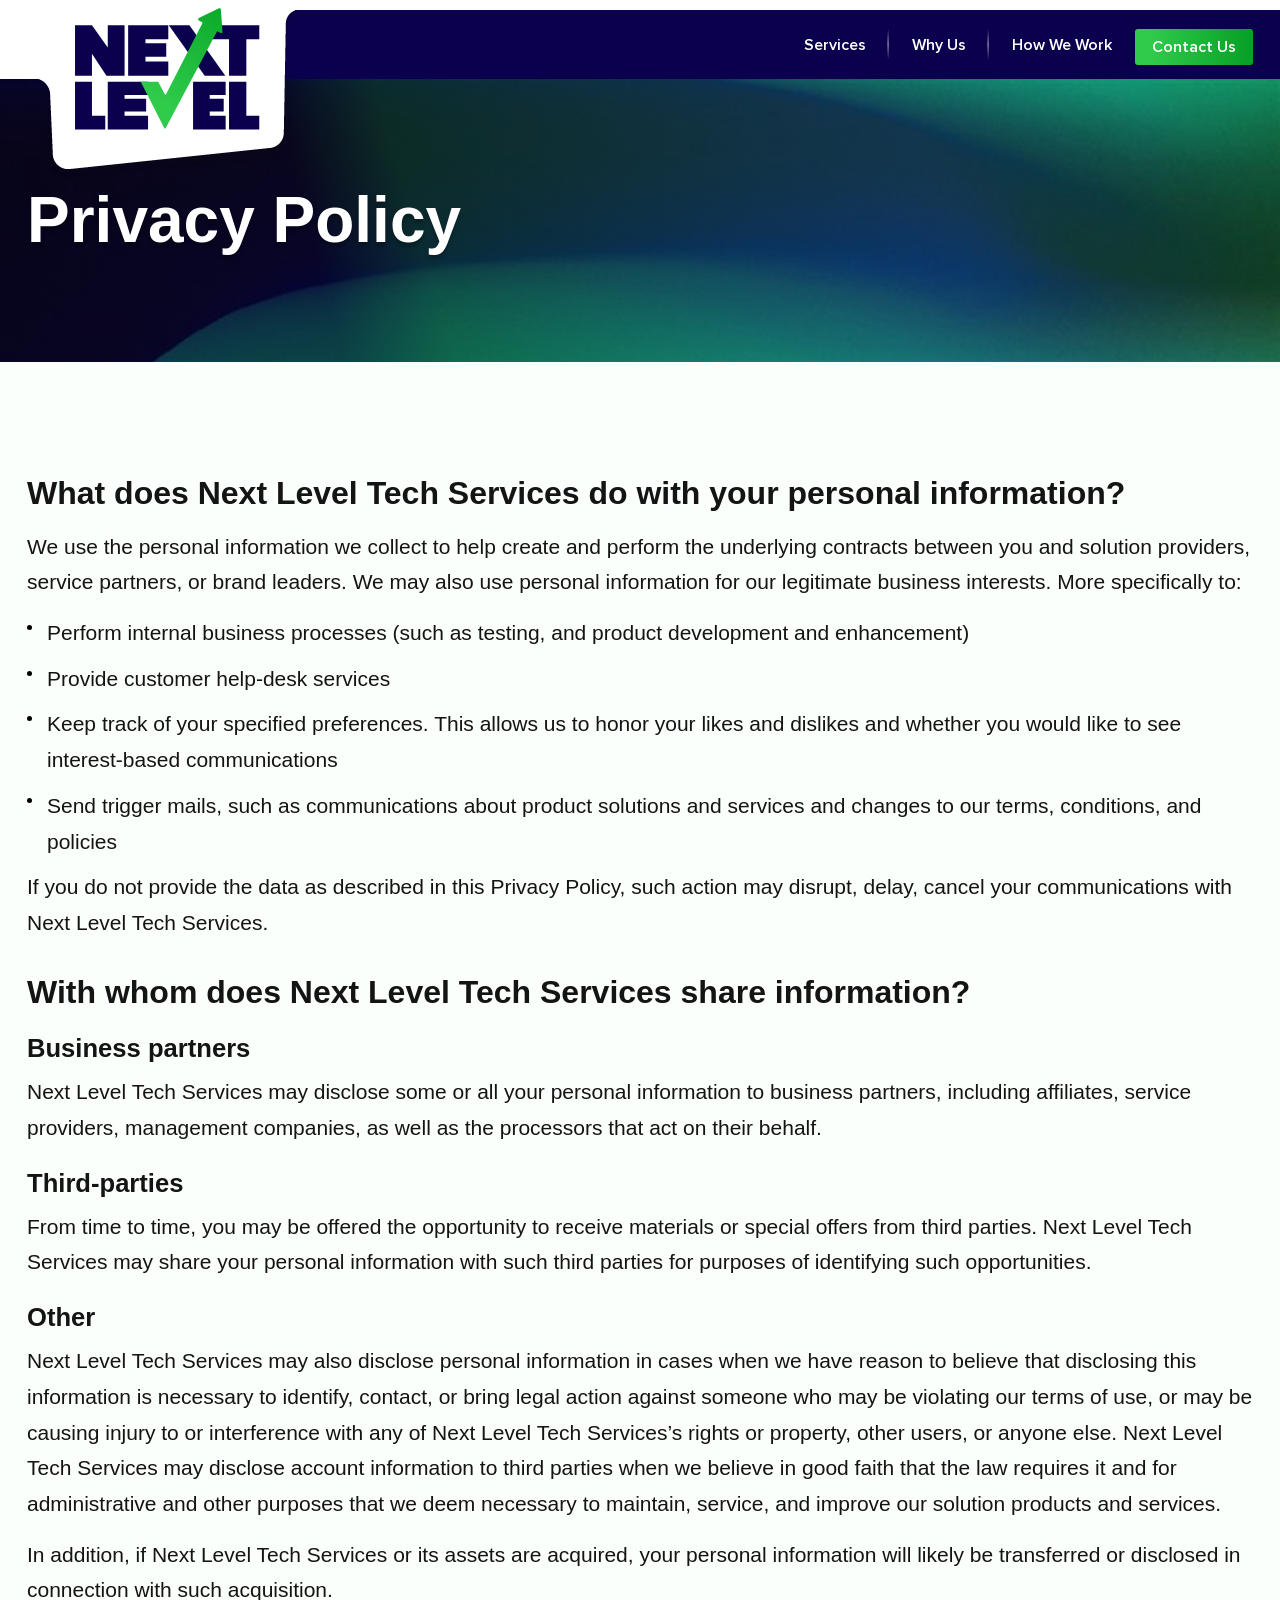
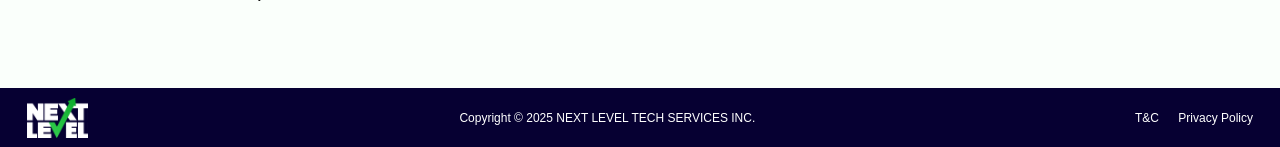
==== privacy-policy.html @ f28426df "update content" ====
<!DOCTYPE html>
<html lang="en">

<head>
    <meta charset="utf-8">
    <meta name="viewport" content="width=device-width, initial-scale=1">
    <title>Next Level</title>
    <meta name="description" content="Next Level" />
    <meta name="keywords" content="Next Level" />

    <link rel="shortcut icon" type="image/x-icon" href="assets/images/favicon.png">

    <link href="assets/css/vendor/bootstrap.min.css" rel="stylesheet">
    <link href="assets/css/header-footer.css" rel="stylesheet">
    <link href="assets/css/custom.css" rel="stylesheet">
    <link href="assets/css/home.css" rel="stylesheet">
</head>

<body>

<header id="NGHeader" class="sticky-top">
    <nav class="navbar navbar-expand-lg navbar-light py-3 p-lg-0" aria-label="Offcanvas navbar large">
        <div class="container">
            <div class="navbar-brand position-absolute">
                <a class="position-relative z-1" href="index.html"><img src="assets/images/nextlevel-logo.svg" alt="Next Level logo" width="100" height="50"></a>
            </div>            
            <button class="navbar-toggler border-0 p-0 rounded-0 ms-auto" type="button" data-bs-toggle="offcanvas" data-bs-target="#offcanvasNavbar2" aria-controls="offcanvasNavbar2" aria-label="Toggle navigation">
                <span class="navbar-toggler-icon"></span> </button>

            <div class="offcanvas offcanvas-start bg-black" tabindex="-1" id="offcanvasNavbar2" aria-labelledby="offcanvasNavbar2Label">
                <div class="offcanvas-header">
                    <h5 class="offcanvas-title" id="offcanvasNavbar2Label">
                        <a class="p-0" href="index.html"><img src="assets/images/nextlevel-footer-logo.svg" alt="Next Level logo" width="100" height="50"></a>
                    </h5>
                    <button type="button" class="btn-close btn-close-white" data-bs-dismiss="offcanvas" aria-label="Close"></button>
                </div>

                <div class="offcanvas-body">
                    <ul class="navbar-nav justify-content-end align-items-md-center position-relative ms-auto">
                        <li class="nav-item"><a href="index.html#services" class="fw-600">Services</a></li>
                        <li class="nav-item"><a href="index.html#why-us"  class="fw-600">Why Us</a></li>
                        <li class="nav-item"><a href="index.html#how-we-work"  class="fw-600 no-line">How We Work</a></li>
                        <li class="nav-item"><a href="index.html#get-started" class="get-btn fw-600 d-md-none">Contact Us</a></li>
                    </ul>
                    <div class=" d-none d-md-inline-block">
                        <div><a href="#get-started" class="get-btn fw-600">Contact Us</a></div>
                    </div>
                </div>
                
            </div>
        </div>
    </nav>
</header>

<div class="ng-hero position-relative pc-height">
    <figure class="h-100 img-overlay">
        <img src="assets/images/pc-bg.jpg" alt="Next Level" width="1920" height="500"
            class="w-100 h-100 object-fit-cover">
    </figure>
    <div class="position-absolute top-0 s-0 w-100 h-100">
        <div class="container h-100">
            <div class="d-flex align-items-center text-center h-100">
                <h1 class="mb-0 text-white">Privacy Policy</h1>
            </div>
        </div>
    </div>
</div>

<div class="section-pb-100 section-pt-100">
    <div class="container">
        <div class="tnc-content"> 
            <h2>What does Next Level Tech Services do with your personal information?</h2>
            <p>We use the personal information we collect to help create and perform the underlying contracts between you and solution providers, service partners, or brand leaders. We may also use personal information for our legitimate business interests. More specifically to:</p>
            <ul>
                <li>Perform internal business processes (such as testing, and product development and enhancement)</li>
                <li>Provide customer help-desk services</li>
                <li>Keep track of your specified preferences. This allows us to honor your likes and dislikes and whether you would like to see interest-based communications</li>
                <li>Send trigger mails, such as communications about product solutions and services and changes to our terms, conditions, and policies</li>
            </ul>
            <p>If you do not provide the data as described in this Privacy Policy, such action may disrupt, delay, cancel your communications with Next Level Tech Services.</p>
            <h2>With whom does Next Level Tech Services share information?</h2>
            <h3>Business partners</h3>
            <p>Next Level Tech Services may disclose some or all your personal information to business partners, including affiliates, service providers, management companies, as well as the processors that act on their behalf.</p>
            <h3>Third-parties</h3>
            <p>From time to time, you may be offered the opportunity to receive materials or special offers from third parties. Next Level Tech Services may share your personal information with such third parties for purposes of identifying such opportunities.</p>
            <h3>Other</h3>
            <p>Next Level Tech Services may also disclose personal information in cases when we have reason to believe that disclosing this information is necessary to identify, contact, or bring legal action against someone who may be violating our terms of use, or may be causing injury to or interference with any of Next Level Tech Services’s rights or property, other users, or anyone else. Next Level Tech Services may disclose account information to third parties when we believe in good faith that the law requires it and for administrative and other purposes that we deem necessary to maintain, service, and improve our solution products and services.</p>
            <p>In addition, if Next Level Tech Services or its assets are acquired, your personal information will likely be transferred or disclosed in connection with such acquisition.</p>
        </div>
    </div>          
</div>

<footer id="NGFooter"></footer>


<!-- Vendor js -->
<script src="assets/js/vendor/jquery.min.js"></script>
<script src="assets/js/vendor/bootstrap.bundle.min.js"></script>
<script src="assets/js/nextgen-footer.js"></script>

</body>
</html>
---- assets/css/header-footer.css ----
html {
  scroll-behavior: smooth;
}
/* Header */
header{border-top:solid 10px var(--WhiteClr) ;}
header .navbar-light{background: var(--HeaderBg);}
header .navbar-light:before{content: '';background: var(--WhiteClr);width: 27%;position: absolute;left: 0px;top: 0px;z-index: 1;height: 100%;

box-shadow: 0px 4px 2.2px rgba(0, 0, 0, 0.05);
}

header .navbar-brand{width: 276px;top: -15px;margin: 0; z-index: 2;}
.navbar-brand::before{content:'';position: absolute;top: 0px;left: 0px;width: 100%;height:182px;background: url('../images/logo-bg.svg') no-repeat top center;background-size: contain;}
header .navbar-brand a{padding-left: 3rem;}
header .navbar-brand a img{width: 67%;padding-top: 7px;}


/* temp css */ 
.navbar-nav .nav-item > a{font-size:1rem; color:var(--WhiteClr); padding: 23px 23px 22px 23px;display:flex; position: relative;}
.navbar-nav .nav-item:last-child > a{margin-right:0px;}
.navbar-nav .nav-item > a:hover{color:var(--PrimaryClr);}
.navbar-nav .nav-item > a:hover .arrow{border-color:var(--PrimaryClr);}
.navbar-nav .nav-item .dropdown-toggle::after{display:none;}

.dropdown-toggle .arrow {width:8px;height:8px;border-top:1px solid #A5A0A0;border-left:1px solid #A5A0A0;transition:all 250ms ease-in-out;margin:7px 0px 0px 8px;}
.dropdown-toggle .arrow:hover {border-color:gray; border-width:1px;}
.dropdown-toggle .arrow:before {display:block; height:100%; width:100%; content:""; transform:rotate(45deg);}
.dropdown-toggle .arrow.down {transform:rotate(-135deg); right:0;}

.childnav .arrow {width:8px;height:8px;border-top:1px solid #A5A0A0;border-left:1px solid #A5A0A0;transition:all 250ms ease-in-out;margin: 1px 10px 0px 0px;}
.childnav .arrow:hover {border-color:gray; border-width:1px;}
.childnav .arrow:before {display:block; height:100%; width:100%; content:""; transform:rotate(45deg);}
.childnav .arrow.down {transform: rotate(137deg);right:0;}

.navbar-nav .dropdown-menu li a{font-size:0.9rem; font-weight:normal; font-family:"averta-regular"; color:var(--NavClrDark); display: flex; align-items: center;}
.navbar-nav .dropdown-menu li a:hover{/* background:var(--PrimaryClr);  */color:var(--PrimaryClr);}
.navbar-nav .dropdown-menu li a:hover .nav-icon{filter:unset;}

.nav-icon{display:flex; align-items:center; justify-content:center; min-width:46px; min-height:46px; margin-right:10px; background:#323232; border-radius:12px; filter:grayscale(100%);}
.nav-icon img{max-width:65%;}

.offcanvas-header .btn-close{/* filter:var(--PrimaryClr); */ opacity:1;}
.navbar-toggler-icon{width:2.2rem;filter: invert(100%) sepia(3%) saturate(0%) hue-rotate(255deg) brightness(255%) contrast(255%);}
.navbar-toggler:focus{box-shadow:none;}

.nav-left-border:before{content:''; position: absolute; top: 0px; left: -20px; height: 100%; width: 1px; background:#353232;}
.childnav{list-style: none;}
.childnav li{padding-bottom:10px;}
.childnav a{font-size: 15px;}

.two-col-partner h3{color: var(--WhiteClr); font-size: 1rem; font-weight: 400;}


/* Mega menu */
.mega-menu{
  padding:20px;
  background:rgba(18, 18, 18, 0.96);
  border:1px solid rgba(50, 50, 50, 0.97);
  border-radius:19px;
	-webkit-backdrop-filter: blur(24px);
	backdrop-filter: blur(24px);
	background: rgba(0, 0, 0, .8);
	box-shadow: inset 0 0 0 1px hsla(0, 0%, 100%, .05), 0 2px 8px rgba(0, 0, 0, .3);
}

/* Footer */

footer{background: var(--FooterBg); padding:0.6rem 0px; font-size:12px;}
footer img{max-height:40px;}
.tnc-links a{color: var(--WhiteClr);}
.tnc-links a:hover{color: var(--PrimaryClr);}


@media (min-width:992px) {
	.navbar-nav .dropdown-menu{width:auto;min-width:200px; display:block;visibility:hidden;opacity:0;transition:all 0.5s ease;left:0px;margin-top:15px;}
	.dropdown:hover .dropdown-menu {margin-top:0px; visibility:visible; opacity:1;}
	.navbar-nav .dropdown-menu li{position:relative;}
	.navbar-nav .dropdown-menu li ul.dropdown-menu{left:100%; visibility:hidden; opacity:0; top:0;}
	.navbar-nav .dropdown-menu li:hover ul.dropdown-menu{margin-top:0px; visibility:visible; opacity:1;}
	.last-nav{right:0px; left:unset!important;}	

	.two-col{display:grid!important;grid-template-columns: 1fr 230px;row-gap:1rem;max-width: 550px;}
  .three-col{display:grid!important; grid-template-columns:1fr 1fr 1fr; row-gap:1rem; column-gap:rem;}
	.four-col{display:grid!important; grid-template-columns:1fr 1fr 1fr 1fr; row-gap:1rem; column-gap:rem;}

	.two-col-partner{display:grid!important;grid-template-columns: 1fr 1fr;row-gap:1rem;max-width: 500px; margin-left: 5rem!important;}

	.btn-nav-secondary{padding:12px 2rem; background: linear-gradient(90deg, #02A154 0%, #018E79 100%); border-radius: 30px; border: 0;}
	.btn-nav-secondary:hover{background: linear-gradient(90deg, #018E79 0%, #02A154 100%);}
	.btn-nav-secondary.has-img img{max-height:12px; vertical-align: baseline; margin-left:5px;}

	.btn-nav-outline{font-size:var(--Font16); font-weight: 500; color: var(--WhiteClr); border: solid 1px var(--WhiteClr); padding:9px 25px 10px 25px; transition:all 0.5s ease; border-radius:30px;}
	.btn-nav-outline:hover, .btn-outline:focus, .btn-outline:active{background:var(--PrimaryClr); border-color:var(--PrimaryClr);}
	.btn-nav-outline.has-img img{max-height:12px; vertical-align: baseline; margin-left:5px;}

	.nav-btn{padding: 0.4rem 1.5rem 0.5rem 1.5rem !important; white-space: nowrap;}
	.nav-btn:hover{color: var(--WhiteClr)!important;}
	.nav-btn.btn-nav-secondary{border: solid 1px var(--PrimaryClr);}

	.nav-border{padding: 0px 0px 0px 29px; border-left: solid 1px #303131;}
/* 	.navbar .childnav{display: none!important;}
	.partner-nav:hover > .childnav{display: grid!important;}
	.navbar .childnav{width: 550px; left: -290px; position: relative;} */


.get-btn{padding:10px 17px!important; background: linear-gradient(86.43deg, #2FCB4B 13.81%, #09A228 93.07%); border-radius: 3px; font-size: 1rem; color: var(--WhiteClr);}
.get-btn:hover{color: var(--WhiteClr)!important; background: linear-gradient(86.43deg, #09A228 13.81%, #2FCB4B 93.07%);}
.navbar-expand-lg .offcanvas .offcanvas-body{align-items: center	;}
.offcanvas-start{padding-left: 260px;}
.navbar-nav .nav-item > a::after{content: '';background: url('../images/nav-divider.svg') no-repeat center;position: absolute;right: 0;top: 0;width: 2px;height: 100%;}
.no-line:after{display: none;}

}

.navbar-nav .dropdown-menu li ul.dropdown-menu{display:none;}




@media (max-width:1620px) {
	header .navbar-light:before{width: 20%;}
}



@media (max-width:992px) {
	.navbar-nav .nav-item > a{border-bottom: solid 1px #2a2b3d; padding: 15px 0px !important; width:100%; font-size: 1.2rem;}
	.dropdown-toggle .arrow.down {position:absolute !important; margin:5px 10px 0px 11px;}

	/* .navbar-nav .dropdown-menu{background:transparent;} */
	.navbar-nav .dropdown-menu li a {padding:0.2rem 1rem; font-size:13px;}
	/* .navbar-nav .dropdown-menu li:last-child a{ padding-bottom:0.5rem;} */

	.dropdown-menu.show ul.dropdown-menu{display:block;  padding-left:1rem !important;}
	.navbar-nav .dropdown-menu li ul.dropdown-menu li:last-child a{border:0px;}

	.mega-menu {padding:1rem 0;border: 0px solid rgba(50, 50, 50, 0.97); border-radius: 0px;  border-bottom:solid 1px #2a2b3d; box-shadow:none}
	.nav-icon {min-width: 36px; min-height: 36px; border-radius: 6px;}
	.nav-icon img {max-width: 50%;}

	

}

@media (max-width:767px) {
	.footer-copy-links a{font-size:13px; margin-left:10px;}
	.footer-copy-links a::after{right:-8px;}

	.fnav-widget h3{margin-bottom:10px;}
	.f-nav-outer {grid-template-columns:1fr; row-gap:20px;}
	.footer-top{padding:30px 0px;}
	.footer{padding:0px; border-top:0px;}
	.fnav-widget ul li{padding-bottom:5px;}

	.childnav{padding: 0px 0px 0px 44px;}
	.childnav li {padding-bottom:0px;}

	footer figure img{max-height:70px;}
	footer p{font-size: 14px;}

	header .navbar-brand {width: 150px; top: -7px;}
	.navbar-brand::before{background-size: contain; height: 90px;}
	header .navbar-brand a img {width: auto;  max-height:60px;}
	header .navbar-brand a {padding-left: 2.5rem;}
	header .navbar-light {min-height: 54px;}
}
---- assets/css/custom.css ----
﻿@charset "utf-8";
/* CSS Document */
@media all{

:root{
  --PrimaryClr        :#2FCB4B;
  --WhiteClr          :#ffffff;
  --BlackClr          :#000000;
  --BodyBg            :#fafffb;
  --BorderClr         :#BBEEC5;
  --HeaderBg          :#0a004d;
  --FooterBg          :#060032;
  --TagBg             :#E1FFE6;
  
  --BodyTxtClr        :#141414;
  --HeadingClr        :#292929;

  --Bodytext          : 1.313rem; 
  --BodyFont          : 'Proxima Nova', sans-serif;

  --Font16            : 16px;
  --BorderRadius      : 1.25rem;

  --HeadingOne        : 4.688rem;  /* 86px */
  --HeadingTwo        : 2.625rem;  /* 55px */
  --HeadingThree      : 3rem;   /* 48px  */

}
@font-face {
    font-family: 'Proxima Nova', sans-serif;
    src: url('../fonts/ProximaNova-Regular.woff2') format('woff2');
    font-weight: 400;
    font-style: normal;
    font-display: swap;
}
@font-face {
    font-family: 'Proxima Nova', sans-serif;
    src: url('../fonts/ProximaNova-Bold.woff2') format('woff2');
    font-weight: 700;
    font-style: normal;
    font-display: swap;
}
@font-face {
    font-family: 'Proxima Nova Lt';
    src: url('../fonts/ProximaNova-Semibold.woff2') format('woff2');
    font-weight: 600;
    font-style: normal;
    font-display: swap;
}

figure,h1,h2,h3,h4,p{padding:0;margin:0}h4,ol,ul,ul ul{-webkit-margin-before:0;-webkit-margin-after:0;-webkit-margin-start:0;-webkit-margin-end:0;-webkit-padding-start:0}:focus,body a,body a:active,input[type=text]:focus,textarea:focus{outline:0}article,aside,dialog,figure,footer,header,hgroup,nav,ol,p,section{display:block}a,abbr,acronym,address,applet,article,aside,audio,b,big,blockquote,body,canvas,caption,center,cite,code,command,datalist,dd,del,details,dfn,div,dl,dt,em,embed,fieldset,figcaption,figure,font,footer,form,h1,h2,h3,h4,h5,h6,header,hgroup,html,i,iframe,img,ins,kbd,keygen,label,legend,li,meter,nav,object,ol,output,p,pre,progress,q,s,samp,section,small,source,span,strike,strong,sub,sup{outline:0;vertical-align:baseline}figure,p{-webkit-margin-before:0;-webkit-margin-after:0;-webkit-margin-start:0;-webkit-margin-end:0}ol{list-style-type:decimal}a img,img{vertical-align:middle}a img{border:0}body a:focus{-mos-outline-style:none;outline:0}body:-moz-any-link:focus{outline:0}

html {-webkit-text-size-adjust:none;}
div{vertical-align:top;}
img{max-width:100%; width:auto; height:auto;}
a{cursor:pointer; transition:all 0.2s ease; text-decoration:none;}
a:hover, a:focus{text-decoration:none;}
html {-webkit-font-smoothing:antialiased; -moz-osx-font-smoothing:grayscale;}
html {position:relative; min-height:100%;}
aside, .right-side, .navbar-collapse{transition:all 0.5s ease;}
button:focus {outline:0px dotted; outline:0px auto -webkit-focus-ring-color;}
.btn.focus, .btn:focus {outline:0; box-shadow:0 0 0 0rem rgb(0 123 255 / 25%);}

::-moz-selection { /* Code for Firefox */
  color: white;
  background:var(--PrimaryClr);
}
::selection {
  color: white;
  background:var(--PrimaryClr);
}

/*Typekit*/
html, body{background: var(--BodyBg); font-family:var(--BodyFont); color:var(--BodyTxtClr); font-size:var(--Bodytext); font-weight:400; padding:0px; margin:0px;}
p{margin-bottom:15px}

div p:last-child{margin-bottom:0px;}
.form-control:focus{box-shadow:0 0 0 0rem rgba(47,203,75,.25);}
.row:before, .row:after {display:none !important;}

h1, h2, h3, h4, h5, h6{font-family:var(--BodyFont); color: var(--BodyTxtClr); margin-bottom:20px; font-weight:700;}

h1{font-size:var(--HeadingOne);}
h2{font-size:var(--HeadingTwo);}
h3{font-size:var(--HeadingThree);}
h4{font-size:var(--HeadingFour);}
h5{font-size:var(--HeadingFive);}


/*Typekit END*/
.container{max-width:1250px;}
html{font-size:100%;}

.fw-700{font-weight: 700;}
.fw-600{font-weight: 600;font-family: 'Proxima Nova Lt';}
section{padding-top: 120px;}


.img-overlay::before{content: ''; position: absolute; top: 0px; left: 0px; width: 100%; height: 100%; background: linear-gradient(254.39deg, rgba(8, 175, 68, 0.272) 11.16%, rgba(5, 57, 9, 0.68) 66.65%, rgba(0, 0, 0, 0.68) 74.74%);}

/* .btn-primary{font-size:20px; color: var(--WhiteClr); border: solid 1px var(--WhiteClr); padding: 7px 25px 8px 25px; transition:all 0.5s ease; border-radius:3px; background: #00B140;

  padding: 10px 17px !important;
  background: linear-gradient(86.43deg, #2FCB4B 13.81%, #09A228 93.07%);
  border-radius: 3px;
  font-size: 1rem;
  color: var(--WhiteClr);
  font-weight: 600;font-family: 'Proxima Nova Lt';
}
.btn-primary:hover{

} */


.btn-primary{padding:7px 17px!important; background: linear-gradient(86.43deg, #2FCB4B 13.81%, #09A228 93.07%); border-radius: 3px; font-size: 1rem; color: var(--WhiteClr);}
.btn-primary:hover{color: var(--WhiteClr)!important; background: linear-gradient(86.43deg, #09A228 13.81%, #2FCB4B 93.07%);}



/* 
.btn-primary:hover, .btn-primary:focus, .btn-primary:active{background:var(--BodyTxtClr); border-color:var(--BodyTxtClr);} */


/* tnc css*/
.tnc-content{/* font-size: var(--Font16); */ line-height:170%; padding: 5rem 0rem;}
.tnc-content h2{font-size: 2rem; margin-bottom: 1rem; margin-top:2rem;}
.tnc-content h3{font-size: 1.6rem; margin-bottom:10px; margin-top: 1.4rem;}
.tnc-content ul{list-style: none; padding: 0px; margin: 0px;}
.tnc-content ul li{position: relative; padding-left:20px; padding-bottom: 10px;}
.tnc-content ul li::before{content: ''; position: absolute; top:10px; left: 0px; width:5px; height:5px; border-radius: 50%; background: var(--BlackClr);}

.pc-height{height: auto!important;}


}

@media all and (max-width:1600px){
  :root{
    --HeadingOne        : 4rem;  /* 86px */
    --HeadingTwo        : 3rem;  /* 55px */
  }
  section{padding-top:80px;}

}


@media all and (max-width:767px){
  :root{
    --HeadingOne        : 3rem;  /* 86px */
    --HeadingTwo        : 2rem;  /* 55px */
    --HeadingThree      : 2rem;

    --Bodytext          : 1.125rem; 
  }
  section{padding-top:60px;}
  
  .tnc-content{padding:3rem 0rem;}
  .pc-height{height:50vh!important;}
  .tnc-content h2{font-size: calc(var(--HeadingTwo) - 0.5rem);  }

    
}
---- assets/css/home.css ----
@charset "utf-8";
/* CSS Document */
@media all{
  .ng-hero{height:calc(100vh - 79px);}

  h1{text-shadow: 0px 4px 3.8px rgba(0, 0, 0, 0.25);}

  .group-heaidng *,
  .wh-grid div *{margin-bottom: 0px;}

  .group-heaidng{row-gap:1.6rem;}
  .group-heaidng p{line-height: 2.313rem;}

  .wh-grid{row-gap:40px; column-gap: 15px; margin-top:80px;}
  .wh-grid div{padding: 30px; max-width: 330px; row-gap: 1rem; border-radius: var(--BorderRadius); border: solid 1px var(--BorderClr);}
  .wh-grid div figure{background: #EEFFF1; border-radius: 10px; padding: 6px;}
  .wh-grid div h3{font-size:var(--Bodytext);}
/*   .wh-grid div p{font-size: var(--Font16);} */

  .building-connection{background: var(--FooterBg); border-radius: 26px; padding:50px 90px;}
  .build-tech{column-gap:3rem; margin-top: 1.8rem;}

  .why-brand{grid-template-columns: 1fr 13% minmax(560px, 1fr);}
  .wb-left ul{list-style: none; padding: 0px; margin: 0px;}
  .wb-left ul li{position: relative;padding-left: 1.6rem;padding-bottom:0.8rem;}
  .wb-left ul li::before{content: '';position: absolute;top: 0.75rem;left: 0px;width: 8px;height: 8px;border-radius:50%;background: var(--PrimaryClr);}

  .wb-right{border-radius: var(--BorderRadius); border: solid 1px var(--BorderClr); padding: 30px; color:#252525;}
  .wb-right *{color: currentColor; letter-spacing:-0.5px;}
  .wb-right .fw-700{font-size: 22px;}

  .wb-right-tag{row-gap: 10px; column-gap: 10px;}
  .wb-right-tag span{background: var(--TagBg); border-radius:10px; font-size:var(--Font16); padding: 0.6rem 0.8rem; letter-spacing: -0.3px;}

  .hw-grid{column-gap: 34px; margin-top:80px;}
  .hw-grid div{width: 17.7%; border-radius: var(--BorderRadius); border: solid 1px var(--BorderClr); padding: 25px;}
  .hw-grid div span{min-width: 48px;min-height: 48px;line-height: 36px;background: var(--PrimaryClr);padding: 6px;border-radius: 10px;font-size: 26px;font-weight:700;display: inline-block; margin-bottom: 15px;}
  .hw-grid div h3{font-size:var(--Bodytext); margin-bottom: 15px;}
/*   .hw-grid div p{font-size: 16px; line-height: 22px;} */

  .footer-contact{grid-template-columns: 1fr 1fr; row-gap: 2rem; column-gap: 4rem; margin-bottom: 80px;}
  .contact-left p{font-size: 22px;}
  .form-right form{max-width: 580px;}
  .form-right .form-control{border-radius: 7px; border: solid 1px #CDCDCD; font-size:18px; color: #232323; padding: 0.7rem 1rem;}

}

@media (max-width:1600px) {
  .why-brand { grid-template-columns: 1fr 17% minmax(560px, 1fr);}
}

@media (max-width:1280px) {
  .why-brand {grid-template-columns: 1fr 5% 1fr;}
  .hw-grid{column-gap: 10px; row-gap: 1rem;}
  .hw-grid div {width: 18.7%; padding: 1.2rem;}
  .wh-grid div {max-width: 310px;}
}

@media (max-width:960px) {
  .hw-grid div {width: 31%;}
}

@media (max-width:767px) {
  .group-heaidng{row-gap:1rem;}
  .group-heaidng p {line-height: 1.6rem;}
  .wh-grid{margin-top: 50px; row-gap: 1rem;}

  .building-connection {padding: 2rem 1.4rem;}
  .build-tech{row-gap: 1rem;}
  .why-brand {grid-template-columns: 1fr;}
  .hw-grid {column-gap: 34px; margin-top: 30px; row-gap: 1rem;}
  .hw-grid div{width:100%;}
  .footer-contact {grid-template-columns: 1fr; margin-bottom: 40px;}
  .contact-left p {font-size: 18px;}
  .contact-left p br{display: none;}

}
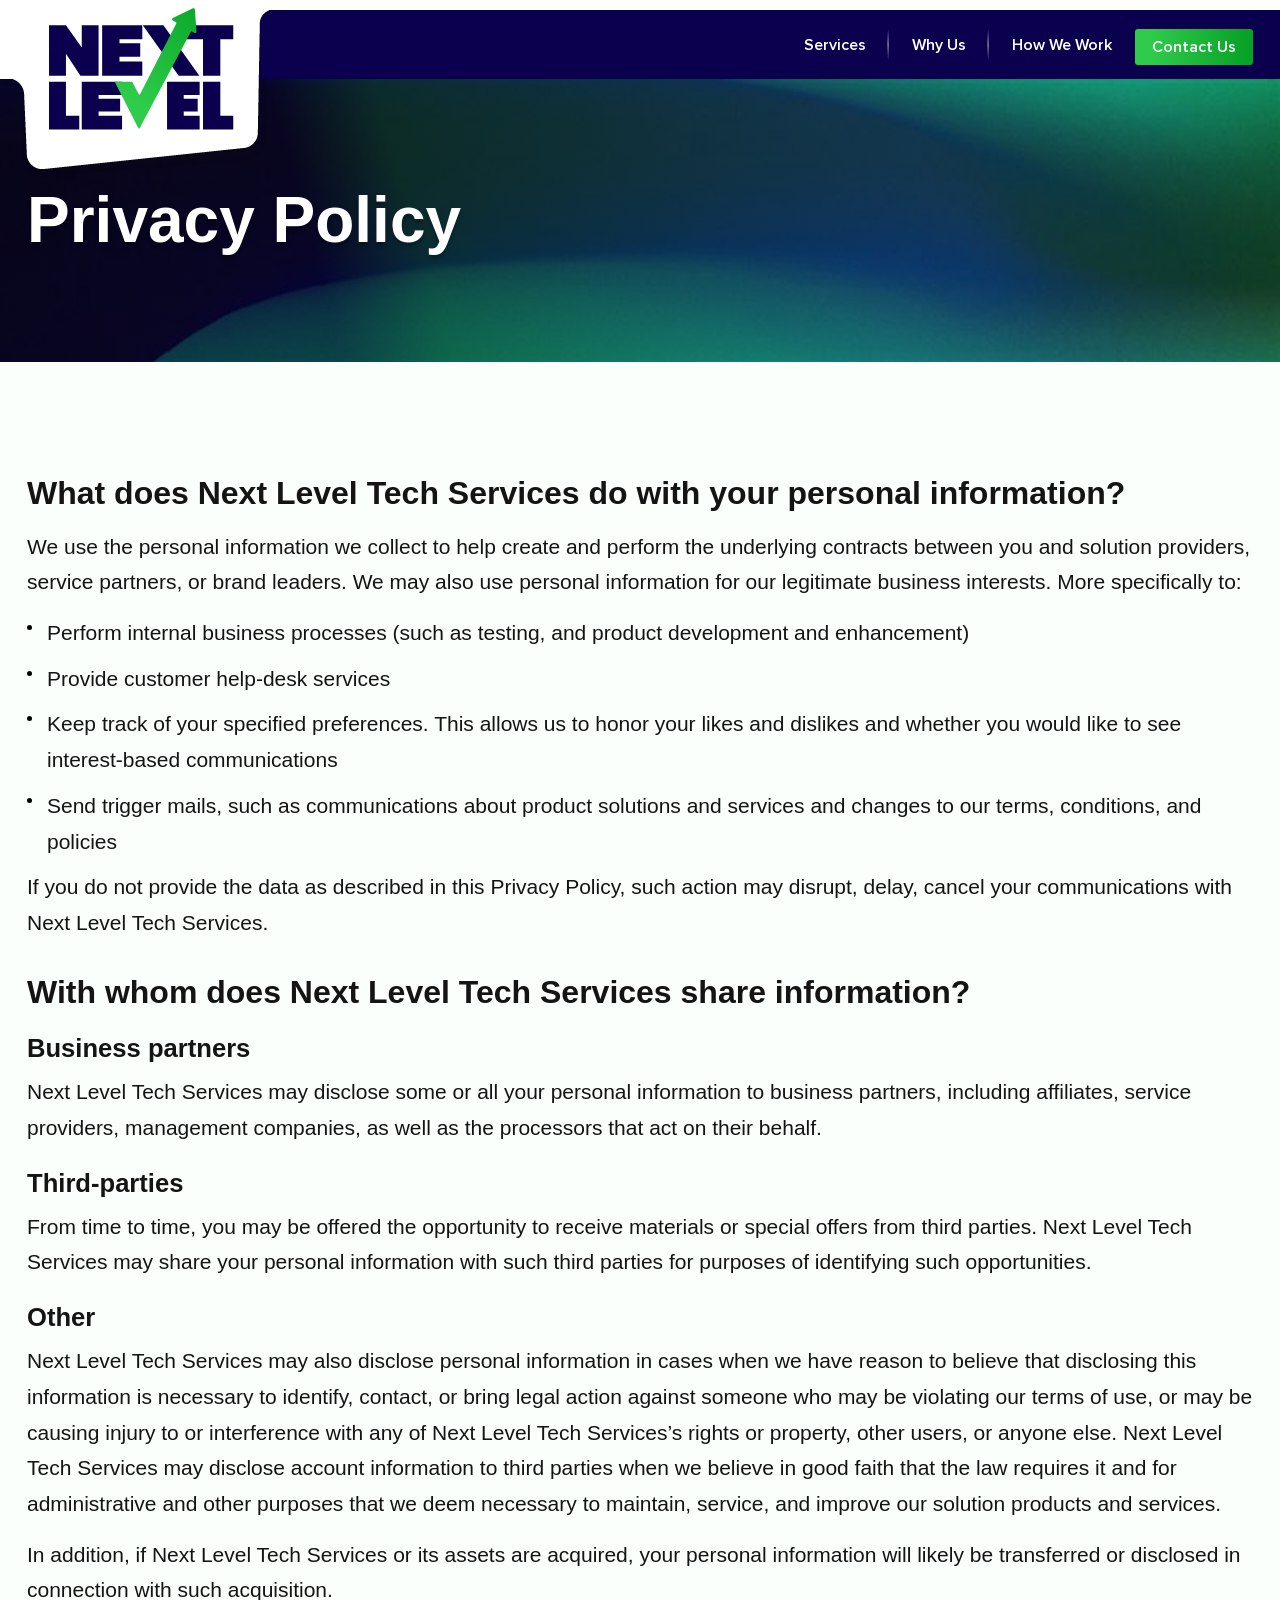
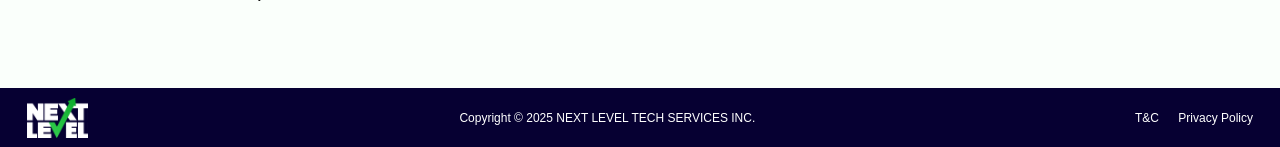
==== commit 79bb4bfd: "update form code update form code" ====
--- a/privacy-policy.html
+++ b/privacy-policy.html
@@ -43,7 +43,7 @@
                         <li class="nav-item"><a href="index.html#get-started" class="get-btn fw-600 d-md-none">Contact Us</a></li>
                     </ul>
                     <div class=" d-none d-md-inline-block">
-                        <div><a href="#get-started" class="get-btn fw-600">Contact Us</a></div>
+                        <div><a href="index.html#get-started" class="get-btn fw-600">Contact Us</a></div>
                     </div>
                 </div>
                 
--- a/assets/css/header-footer.css
+++ b/assets/css/header-footer.css
@@ -9,7 +9,7 @@
 box-shadow: 0px 4px 2.2px rgba(0, 0, 0, 0.05);
 }
 
-header .navbar-brand{width: 276px;top: -15px;margin: 0; z-index: 2;}
+header .navbar-brand{width: 276px;top: -15px;margin: 0; z-index: 2; margin-left:-26px}
 .navbar-brand::before{content:'';position: absolute;top: 0px;left: 0px;width: 100%;height:182px;background: url('../images/logo-bg.svg') no-repeat top center;background-size: contain;}
 header .navbar-brand a{padding-left: 3rem;}
 header .navbar-brand a img{width: 67%;padding-top: 7px;}
@@ -158,7 +158,7 @@
 	footer figure img{max-height:70px;}
 	footer p{font-size: 14px;}
 
-	header .navbar-brand {width: 150px; top: -7px;}
+	header .navbar-brand {width: 150px; top: -7px; margin-left: -20px;}
 	.navbar-brand::before{background-size: contain; height: 90px;}
 	header .navbar-brand a img {width: auto;  max-height:60px;}
 	header .navbar-brand a {padding-left: 2.5rem;}
--- a/assets/css/custom.css
+++ b/assets/css/custom.css
@@ -132,6 +132,15 @@
 .pc-height{height: auto!important;}
 
 
+.error-message {color: red; font-size: 13px;margin-top: 4px;display: block;font-family: var(--BodyTxt);}
+.success-message {color: green; font-size: 16px; margin-top: 10px; font-weight: bold; text-align: center;}
+
+#successMessage{text-align: center;padding: 0px 2rem; line-height: 22px; margin-bottom: 2rem; display: none;}
+#successMessage div, #successMessage h1{margin-bottom: 1.4rem;}
+#successMessage img{max-height:60px;}
+#successMessage h1{font-size:2rem}
+
+
 }
 
 @media all and (max-width:1600px){
